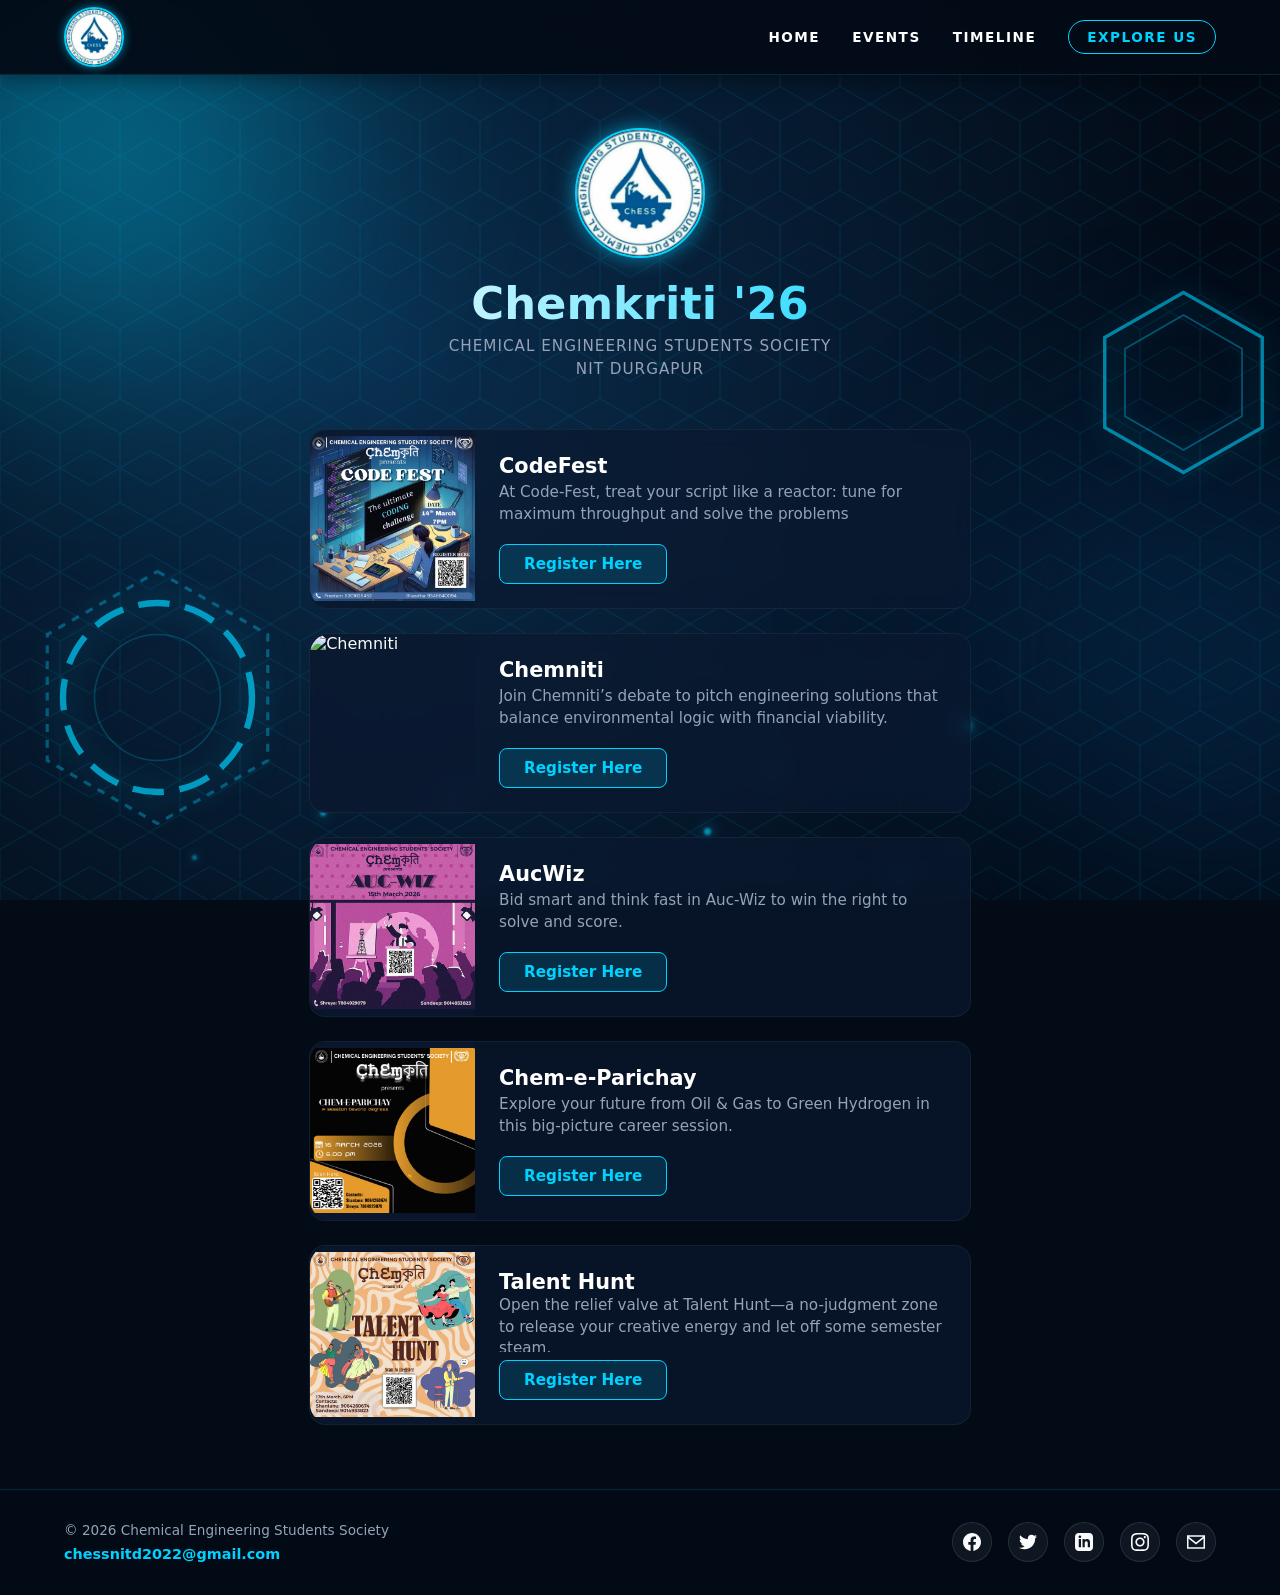
==== chemkriti.html @ f79d3f02 "First draft of ChemKriti site" ====
<!DOCTYPE html>
<html lang="en">
<head>
    <meta charset="UTF-8">
    <meta name="viewport" content="width=device-width, initial-scale=1.0, maximum-scale=1.0, user-scalable=no">
    <meta name="theme-color" content="#030b17"> 
    <title>Chemkriti Events | NIT Durgapur</title>
    <link rel="stylesheet" href="ckstyle.css">
</head>
<body>
    
    <div class="cyber-chem-bg">
        <div class="ambient-glow glow-1"></div><div class="ambient-glow glow-2"></div>
        <div class="hex-grid-overlay"></div>
        
        <svg class="tech-shape tech-ring" viewBox="0 0 200 200"><polygon points="100,20 170,60 170,140 100,180 30,140 30,60" fill="none" stroke="currentColor" stroke-width="2" stroke-dasharray="5 5" opacity="0.5"/><circle cx="100" cy="100" r="60" fill="none" stroke="currentColor" stroke-width="4" stroke-dasharray="20 10"/><circle cx="100" cy="100" r="40" fill="none" stroke="currentColor" stroke-width="1" opacity="0.3"/></svg>
        <svg class="tech-shape tech-hex" viewBox="0 0 200 200"><polygon points="100,20 170,60 170,140 100,180 30,140 30,60" fill="none" stroke="currentColor" stroke-width="3"/><polygon points="100,40 152,70 152,130 100,160 48,130 48,70" fill="none" stroke="currentColor" stroke-width="1.5" opacity="0.6"/></svg>
        <div class="particle p-1"></div><div class="particle p-2"></div><div class="particle p-3"></div>
        <div class="particle p-4"></div><div class="particle p-5"></div><div class="particle p-6"></div>
        <div class="particle p-7"></div><div class="particle p-8"></div>
    </div>

    <nav class="top-nav">
        <div class="nav-logo"><img src="logo.png" alt="Logo"></div>
        <div class="menu-toggle" id="mobile-menu">
            <svg viewBox="0 0 24 24" width="32" height="32" fill="currentColor">
                <path d="M4 6h16M4 12h16M4 18h16" stroke="currentColor" stroke-width="2" stroke-linecap="round"/>
            </svg>
        </div>
        <div class="nav-links" id="nav-links">
            <a href="index.html">HOME</a>
            <a href="chemkriti.html">EVENTS</a>
            <a href="timeline.html">TIMELINE</a>
            <a href="https://yourwebsite.com" target="_blank" class="explore-link">EXPLORE US</a>
        </div>
    </nav>

    <main class="links-main">
        <header class="links-header">
            <div class="profile-slideshow">
                <img src="logo.png" id="dynamic-profile-img" alt="Chemkriti '26">
            </div>
            <h1>Chemkriti '26</h1>
            <p class="subtitle">Chemical Engineering Students Society<br>NIT Durgapur</p>
        </header>

        <div class="links-container">
            <article class="event-card">
                <div class="poster-area"><img src="code fest.png" alt="CodeFest"><div class="poster-overlay">Coming Soon</div></div>
                <div class="card-content">
                    <h2>CodeFest</h2>
                    <p class="event-desc">At Code-Fest, treat your script like a reactor: tune for maximum throughput and solve the problems</p>
                    <a href="https://unstop.com/o/HKt3a7v?utm_medium=Share&utm_source=chessdgp1649&utm_campaign=Online_coding_challenge " class="register-btn" target="_blank">Register Here</a>
                </div>
            </article>

            <article class="event-card">
                <div class="poster-area"><img src="chemnitiposter.png" alt="Chemniti"><div class="poster-overlay">Coming Soon</div></div>
                <div class="card-content">
                    <h2>Chemniti</h2>
                    <p class="event-desc">Join Chemniti’s debate to pitch engineering solutions that balance environmental logic with financial viability.</p>
                    <a href="https://forms.gle/taf123p1KBzBNLDp8" class="register-btn" target="_blank">Register Here</a>
                </div>
            </article>

            <article class="event-card">
                <div class="poster-area"><img src="aucwiz.png" alt="AucWiz"><div class="poster-overlay">Coming Soon</div></div>
                <div class="card-content">
                    <h2>AucWiz</h2>
                    <p class="event-desc">Bid smart and think fast in Auc-Wiz to win the right to solve and score.</p>
                    <a href="https://docs.google.com/forms/d/e/1FAIpQLSeWaK8E3VAmspW-ROGROCl7alS1Op9cEeJKoaPB4dHRDlSQ6A/viewform?usp=publish-editor" class="register-btn" target="_blank">Register Here</a>
                </div>
            </article>
            <article class="event-card">
                <div class="poster-area"><img src="chemeparichay.png" alt="Chem-e-Parichay"><div class="poster-overlay">Coming Soon</div></div>
                <div class="card-content">
                    <h2>Chem-e-Parichay</h2>
                    <p class="event-desc">Explore your future from Oil & Gas to Green Hydrogen in this big-picture career session.</p>
                    <a href="https://docs.google.com/forms/d/e/1FAIpQLSfrJGpwN6eGh6HI57NI94T-wJD-Xz70E6dUrbxMy4OQKHvoxQ/viewform?usp=publish-editor" class="register-btn" target="_blank">Register Here</a>
                </div>
            </article>
            <article class="event-card">
                <div class="poster-area"><img src="talenthunt.png" alt="Talent Hunt"><div class="poster-overlay">Coming Soon</div></div>
                <div class="card-content">
                    <h2>Talent Hunt</h2>
                    <p class="event-desc">Open the relief valve at Talent Hunt—a no-judgment zone to release your creative energy and let off some semester steam.</p>
                    <a href="https://docs.google.com/forms/d/e/1FAIpQLSfomxeuOTr_AzQaa4j7-BDGm_3gxhZbADGPT9fNRM37rEYhoA/viewform?usp=publish-editor" class="register-btn" target="_blank">Register Here</a>
                </div>
            </article>

           
        </div>
    </main>

    <footer class="main-footer">
        <div class="footer-left">
            <p>&copy; 2026 Chemical Engineering Students Society</p>
            <a href="mailto:chessnitd2022@gmail.com" class="footer-email">	chessnitd2022@gmail.com</a>
        </div>
        <div class="footer-socials">
            <a href="https://www.facebook.com/Chessnitd?mibextid=rS40aB7S9Ucbxw6v" target="_blank" class="social-icon" aria-label="Facebook"><svg viewBox="0 0 24 24"><path d="M24 12.073c0-6.627-5.373-12-12-12s-12 5.373-12 12c0 5.99 4.388 10.954 10.125 11.854v-8.385H7.078v-3.47h3.047V9.43c0-3.007 1.792-4.669 4.533-4.669 1.312 0 2.686.235 2.686.235v2.953H15.83c-1.491 0-1.956.925-1.956 1.874v2.25h3.328l-.532 3.47h-2.796v8.385C19.612 23.027 24 18.062 24 12.073z"/></svg></a>
            <a href="https://x.com/ChESS_Nitdgp" target="_blank" class="social-icon" aria-label="Twitter"><svg viewBox="0 0 24 24"><path d="M24 4.557c-.883.392-1.832.656-2.828.775 1.017-.609 1.798-1.574 2.165-2.724-.951.564-2.005.974-3.127 1.195-.897-.957-2.178-1.555-3.594-1.555-3.179 0-5.515 2.966-4.797 6.045-4.091-.205-7.719-2.165-10.148-5.144-1.29 2.213-.669 5.108 1.523 6.574-.806-.026-1.566-.247-2.229-.616-.054 2.281 1.581 4.415 3.949 4.89-.693.188-1.452.232-2.224.084.626 1.956 2.444 3.379 4.6 3.419-2.07 1.623-4.678 2.348-7.29 2.04 2.179 1.397 4.768 2.212 7.548 2.212 9.142 0 14.307-7.721 13.995-14.646.962-.695 1.797-1.562 2.457-2.549z"/></svg></a>
            <a href="https://www.linkedin.com/company/chemical-engineering-students-society-nit-durgapur/" target="_blank" class="social-icon" aria-label="LinkedIn"><svg viewBox="0 0 24 24"><path d="M19 0h-14c-2.761 0-5 2.239-5 5v14c0 2.761 2.239 5 5 5h14c2.762 0 5-2.239 5-5v-14c0-2.761-2.238-5-5-5zm-11 19h-3v-11h3v11zm-1.5-12.268c-.966 0-1.75-.79-1.75-1.764s.784-1.764 1.75-1.764 1.75.79 1.75 1.764-.783 1.764-1.75 1.764zm13.5 12.268h-3v-5.604c0-3.368-4-3.113-4 0v5.604h-3v-11h3v1.765c1.396-2.586 7-2.777 7 2.476v6.759z"/></svg></a>
            <a href="https://www.instagram.com/chess_nit_dgp?igsh=eG1neDJpNjVkZTR1" target="_blank" class="social-icon" aria-label="Instagram"><svg viewBox="0 0 24 24"><path d="M12 2.163c3.204 0 3.584.012 4.85.07 3.252.148 4.771 1.691 4.919 4.919.058 1.265.069 1.645.069 4.849 0 3.205-.012 3.584-.069 4.849-.149 3.225-1.664 4.771-4.919 4.919-1.266.058-1.644.07-4.85.07-3.204 0-3.584-.012-4.849-.07-3.26-.149-4.771-1.699-4.919-4.92-.058-1.265-.07-1.644-.07-4.849 0-3.204.013-3.583.07-4.849.149-3.227 1.664-4.771 4.919-4.919 1.266-.057 1.645-.069 4.849-.069zm0-2.163c-3.259 0-3.667.014-4.947.072-4.358.2-6.78 2.618-6.98 6.98-.059 1.281-.073 1.689-.073 4.948 0 3.259.014 3.668.072 4.948.2 4.358 2.618 6.78 6.98 6.98 1.281.058 1.689.072 4.948.072 3.259 0 3.668-.014 4.948-.072 4.354-.2 6.782-2.618 6.979-6.98.059-1.28.073-1.689.073-4.948 0-3.259-.014-3.667-.072-4.947-.196-4.354-2.617-6.78-6.979-6.98-1.281-.059-1.69-.073-4.949-.073zm0 5.838c-3.403 0-6.162 2.759-6.162 6.162s2.759 6.163 6.162 6.163 6.162-2.759 6.162-6.163c0-3.403-2.759-6.162-6.162-6.162zm0 10.162c-2.209 0-4-1.79-4-4 0-2.209 1.791-4 4-4s4 1.791 4 4c0 2.21-1.791 4-4 4zm6.406-11.845c-.796 0-1.441.645-1.441 1.44s.645 1.44 1.441 1.44c.795 0 1.439-.645 1.439-1.44s-.644-1.44-1.439-1.44z"/></svg></a>
            <a href="mailto:chessnitd2022@gmail.com" target="_blank" class="social-icon" aria-label="Email"><svg viewBox="0 0 24 24"><path d="M0 3v18h24v-18h-24zm21.518 2l-9.518 7.713-9.518-7.713h19.036zm-19.518 14v-11.817l10 8.104 10-8.104v11.817h-20z"/></svg></a>
        </div>
    </footer>

    <script>
        const mobileMenu = document.getElementById('mobile-menu');
        const navLinks = document.getElementById('nav-links');
        mobileMenu.addEventListener('click', () => { navLinks.classList.toggle('active'); });

        const slideshowImages = ["logo.png", "main.png" ];
        let currentImg = 0; const imgElement = document.getElementById('dynamic-profile-img');
        setInterval(() => {
            imgElement.style.opacity = 0; 
            setTimeout(() => { currentImg = (currentImg + 1) % slideshowImages.length; imgElement.src = slideshowImages[currentImg]; imgElement.style.opacity = 1; }, 500); 
        }, 3000); 
    </script>
</body>
</html>
---- ckstyle.css ----
/* ========================================================
   1. VARIABLES & RESET
   ======================================================== */
:root {
    --bg-dark: #030b17; /* Deepest navy cyber-chem theme */
    --nav-bg: rgba(3, 11, 23, 0.95);
    --card-bg: rgba(10, 25, 47, 0.7); 
    --accent: #00d2ff; /* Signature glowing cyan */
    --accent-glow: rgba(0, 210, 255, 0.6);
    --text-main: #f8fafc;
    --text-muted: #94a3b8; 
}

* {
    margin: 0; padding: 0; box-sizing: border-box;
    font-family: 'Segoe UI', system-ui, -apple-system, sans-serif;
    -webkit-tap-highlight-color: transparent; 
}

body {
    background-color: var(--bg-dark); color: var(--text-main);
    min-height: 100vh; overflow-x: hidden; position: relative;
    display: flex; flex-direction: column;
}

/* ========================================================
   2. CYBER-CHEM BACKGROUND (Zero-Lag Optimized)
   ======================================================== */
.cyber-chem-bg {
    position: fixed; inset: 0; z-index: 0; overflow: hidden;
    background: radial-gradient(circle at 30% 40%, #0a2d4d 0%, #030b17 80%);
    pointer-events: none; width: 100vw; height: 100vh;
}


.hex-grid-overlay {
    position: absolute; inset: 0; opacity: 0.08;
    background-image: url("data:image/svg+xml,%3Csvg width='60' height='104' viewBox='0 0 60 104' xmlns='http://www.w3.org/2000/svg'%3E%3Cpath d='M30 0l30 17.32v34.64L30 69.28 0 51.96V17.32zm0 103.92l30-17.32V51.96L30 34.64 0 51.96v34.64z' fill='none' stroke='%2300d2ff' stroke-width='1.5'/%3E%3C/svg%3E");
    animation: slowPan 60s linear infinite;
    will-change: transform;
}

.ambient-glow { position: absolute; border-radius: 50%; filter: blur(120px); opacity: 0.4; animation: floatCinematic 20s infinite alternate ease-in-out; will-change: transform; }
.glow-1 { width: 50vmin; height: 50vmin; background: #00d2ff; top: -10vh; left: -10vw; }
.glow-2 { width: 45vmin; height: 45vmin; background: #074b85; bottom: 5vh; right: -10vw; animation-delay: -5s; }

.tech-shape { position: absolute; color: var(--accent); filter: drop-shadow(0 0 15px var(--accent-glow)); will-change: transform; }
.tech-ring { width: max(250px, 35vmin); height: max(250px, 35vmin); bottom: 5%; left: -10%; opacity: 0.7; animation: rotateSlow 45s linear infinite; }
.tech-hex { width: max(180px, 25vmin); height: max(180px, 25vmin); top: 30%; right: -5%; opacity: 0.6; animation: floatCinematic 15s infinite alternate ease-in-out; }

.particle { position: absolute; border-radius: 50%; background: var(--accent); box-shadow: 0 0 10px var(--accent-glow), 0 0 20px var(--accent); opacity: 0.6; will-change: transform, opacity; }
.p-1 { width: 6px; height: 6px; top: 90%; left: 25%; animation: floatUp 15s infinite linear; filter: blur(1px); }
.p-2 { width: 12px; height: 12px; top: 80%; left: 75%; animation: floatUp 25s infinite linear; filter: blur(2px); opacity: 0.4; }
.p-3 { width: 9px; height: 9px; top: 100%; left: 45%; animation: floatUp 12s infinite linear; }
.p-4 { width: 5px; height: 5px; top: 95%; left: 15%; animation: floatUp 18s infinite linear; filter: blur(1px); opacity: 0.5; }
.p-5 { width: 8px; height: 8px; top: 85%; left: 60%; animation: floatUp 20s infinite linear; filter: blur(1.5px); opacity: 0.55; }
.p-6 { width: 7px; height: 7px; top: 92%; left: 55%; animation: floatUp 22s infinite linear; filter: blur(1px); opacity: 0.65; }
.p-7 { width: 11px; height: 11px; top: 88%; left: 35%; animation: floatUp 16s infinite linear; filter: blur(2px); opacity: 0.45; }
.p-8 { width: 6px; height: 6px; top: 97%; left: 70%; animation: floatUp 28s infinite linear; filter: blur(1.5px); opacity: 0.5; }

@keyframes slowPan { 0% { transform: translate3d(0, 0, 0); } 100% { transform: translate3d(0, -104px, 0); } }
@keyframes floatCinematic { 0% { transform: translate3d(0, 0, 0); } 100% { transform: translate3d(20px, 30px, 0); } }
@keyframes rotateSlow { 0% { transform: translate3d(0, 0, 0) rotate(0deg); } 100% { transform: translate3d(0, 0, 0) rotate(360deg); } }
@keyframes floatUp { 0% { transform: translate3d(0, 0, 0) scale(0.8); opacity: 0; } 20% { opacity: 0.8; } 80% { opacity: 0.8; } 100% { transform: translate3d(0, -100vh, 0) scale(1.2); opacity: 0; } }

/* ========================================================
   3. SHARED NAVBAR & FOOTER
   ======================================================== */
.top-nav {
    position: fixed; top: 0; left: 0; width: 100%; height: 75px;
    background-color: var(--nav-bg); backdrop-filter: blur(15px); -webkit-backdrop-filter: blur(15px);
    display: flex; justify-content: space-between; align-items: center;
    padding: 0 5%; z-index: 1000; box-shadow: 0 4px 20px rgba(0, 0, 0, 0.4);
    border-bottom: 1px solid rgba(0, 210, 255, 0.15); animation: fadeInDown 0.8s ease forwards;
}
.nav-logo { height: 60px; width: 60px; border-radius: 50%; overflow: hidden; border: 2px solid var(--accent); box-shadow: 0 0 10px var(--accent-glow); flex-shrink: 0;}
.nav-logo img { width: 100%; height: 100%; object-fit: cover; }
.nav-links { display: flex; gap: 2rem; align-items: center; }
.nav-links a { color: #ffffff; text-decoration: none; font-weight: 600; font-size: 0.85rem; letter-spacing: 1.5px; text-transform: uppercase; transition: color 0.3s ease, text-shadow 0.3s ease; }
.nav-links a:hover { color: var(--accent); text-shadow: 0 0 10px var(--accent-glow); }
.nav-links a.explore-link { color: var(--accent); border: 1px solid var(--accent); padding: 8px 18px; border-radius: 20px; transition: all 0.3s ease; }
.nav-links a.explore-link:hover { background-color: var(--accent); color: var(--bg-dark); box-shadow: 0 0 15px var(--accent-glow); }
.menu-toggle { display: none; color: var(--accent); cursor: pointer; }

.main-footer {
    width: 100%; margin-top: auto; padding: 2rem 5%;
    display: flex; justify-content: space-between; align-items: center;
    border-top: 1px solid rgba(0, 210, 255, 0.15); flex-wrap: wrap; gap: 1.5rem;
    background-color: var(--nav-bg); backdrop-filter: blur(10px); z-index: 50; position: relative;
}
.footer-left p { color: var(--text-muted); font-size: 0.85rem; margin-bottom: 0.4rem; }
.footer-email { color: var(--accent); text-decoration: none; font-size: 0.9rem; font-weight: 600; transition: text-shadow 0.3s ease; }
.footer-email:hover { text-shadow: 0 0 8px var(--accent-glow); }
.footer-socials { display: flex; gap: 1rem; flex-wrap: wrap; justify-content: center; }
.social-icon { width: 40px; height: 40px; display: flex; align-items: center; justify-content: center; border-radius: 50%; background: rgba(255, 255, 255, 0.05); border: 1px solid rgba(255, 255, 255, 0.1); color: var(--text-main); transition: all 0.3s ease; }
.social-icon svg { width: 18px; height: 18px; fill: currentColor; transition: transform 0.3s ease; }
.social-icon:hover { color: var(--bg-dark); background: var(--accent); border-color: var(--accent); transform: translate3d(0, -3px, 0); box-shadow: 0 5px 15px var(--accent-glow); }

/* ========================================================
   4. HOME PAGE SPECIFIC (`index.html`)
   ======================================================== */
.splash-main { position: relative; z-index: 10; width: 100%; max-width: 600px; margin: auto; padding: 8rem 1.5rem 3rem 1.5rem; display: flex; flex-direction: column; align-items: center; animation: fadeInUp 1s ease forwards; }
.poster-wrapper { position: relative; width: 100%; max-width: 340px; aspect-ratio: 1 / 1; border-radius: 20px; overflow: hidden; border: 1px solid rgba(0, 210, 255, 0.4); box-shadow: 0 20px 50px rgba(0, 0, 0, 0.8), 0 0 30px var(--accent-glow); margin-bottom: 2.5rem; animation: floatUpDown 8s ease-in-out infinite; }
.main-poster { width: 100%; height: 100%; object-fit: cover; }

.slider-container { width: 100%; max-width: 400px; height: 60px; background: var(--card-bg); border: 1px solid rgba(0, 210, 255, 0.3); border-radius: 30px; position: relative; overflow: hidden; box-shadow: inset 0 5px 15px rgba(0,0,0,0.5); touch-action: none; margin-bottom: 2.5rem; backdrop-filter: blur(10px); }
.slider-fluid { position: absolute; top: 0; left: 0; height: 100%; width: 0%; background: linear-gradient(90deg, rgba(0,210,255,0.2), rgba(0,210,255,0.8)); border-radius: 30px 0 0 30px; pointer-events: none; }
.slider-thumb { position: absolute; top: 4px; left: 4px; width: 50px; height: 50px; background: var(--bg-dark); border: 2px solid var(--accent); border-radius: 50%; display: flex; align-items: center; justify-content: center; cursor: grab; box-shadow: 0 0 15px var(--accent-glow); z-index: 2; transition: transform 0.1s; }
.slider-thumb:active { transform: scale(0.95); }
.slider-thumb::after { content: '>>'; color: var(--accent); font-weight: 900; font-size: 1.2rem; letter-spacing: -1px; animation: pulseArrow 1.5s infinite alternate; }
.slider-text { position: absolute; top: 50%; left: 0; width: 100%; text-align: center; padding-left: 50px; padding-right: 15px; transform: translateY(-50%); color: var(--text-main); font-weight: 600; font-size: 0.95rem; text-transform: uppercase; letter-spacing: 2px; pointer-events: none; z-index: 1; white-space: nowrap;}

.welcome-text { text-align: center; margin-bottom: 2rem; }
.welcome-text h1 { font-size: clamp(1.8rem, 6vw, 2.5rem); font-weight: 800; margin-bottom: 0.5rem; background: linear-gradient(to right, #ffffff, var(--accent)); -webkit-background-clip: text; -webkit-text-fill-color: transparent; }
.welcome-text p { color: var(--text-main); font-size: clamp(0.9rem, 4vw, 1rem); line-height: 1.6; max-width: 420px; margin: 0 auto; }
.cheme-highlight { color: var(--accent); font-weight: 600; }
.reactor-fill { position: fixed; bottom: 0; left: 0; width: 100%; height: 0vh; background: var(--accent); z-index: 9999; transition: height 0.8s cubic-bezier(0.25, 1, 0.5, 1); pointer-events: none; }
.reactor-fill.active { height: 100vh; }

/* NEW HOME PAGE ADDITIONS (Countdown & Stats) */
.home-extras { width: 100%; display: flex; flex-direction: column; gap: 1.5rem; align-items: center; }
.countdown { display: flex; gap: 1rem; justify-content: center; }
.cd-box { background: var(--card-bg); backdrop-filter: blur(10px); border: 1px solid rgba(0,210,255,0.3); border-radius: 12px; padding: 10px; width: 75px; text-align: center; box-shadow: 0 5px 15px rgba(0,0,0,0.3); }
.cd-num { font-size: 1.8rem; font-weight: 800; color: var(--accent); display: block; }
.cd-label { font-size: 0.65rem; color: var(--text-muted); text-transform: uppercase; letter-spacing: 1px; }

.stats-row { display: flex; justify-content: center; gap: 1rem; flex-wrap: wrap; margin-top: 0.5rem; }
.stat-badge { background: rgba(0, 210, 255, 0.05); border: 1px solid rgba(0, 210, 255, 0.4); border-radius: 20px; padding: 8px 16px; display: flex; align-items: center; gap: 8px; font-size: 0.85rem; font-weight: 600; color: var(--text-main); box-shadow: 0 0 10px rgba(0,210,255,0.1); }
.stat-badge svg { width: 16px; height: 16px; color: var(--accent); }

/* featured events on home page */
.featured-events { width: 100%; max-width: 700px; margin: 3rem auto 0; text-align: center; }
.featured-events h2 { font-size: clamp(1.5rem, 5vw, 2rem); font-weight: 800; background: linear-gradient(to right, #ffffff, var(--accent)); -webkit-background-clip: text; -webkit-text-fill-color: transparent; margin-bottom: 1.5rem; }
/* featured events on home page */
.featured-events { width: 100%; max-width: 700px; margin: 3rem auto 0; text-align: center; }
.featured-events h2 { font-size: clamp(1.5rem, 5vw, 2rem); font-weight: 800; background: linear-gradient(to right, #ffffff, var(--accent)); -webkit-background-clip: text; -webkit-text-fill-color: transparent; margin-bottom: 1.5rem; }
.feat-grid { display: flex; gap: 1rem; justify-content: center; flex-wrap: wrap; }
.feat-card { background: var(--card-bg); backdrop-filter: blur(12px); border-radius: 14px; border: 1px solid rgba(255,255,255,0.05); width: 180px; overflow: hidden; transition: transform 0.3s ease, box-shadow 0.3s ease; cursor: pointer; }
.feat-card:hover { transform: translateY(-4px); box-shadow: 0 10px 20px rgba(0,0,0,0.5), 0 0 10px var(--accent-glow); }
.poster-area-sm { width: 100%; aspect-ratio: 1/1; background: var(--bg-dark); display: flex; align-items: center; justify-content: center; }
.poster-area-sm img { width: 100%; height: 100%; object-fit: contain; }
.feat-content { padding: 0.8rem; color: #fff; font-weight: 700; }
.primary-btn { display: inline-block; margin-top: 2rem; padding: 12px 28px; background: var(--accent); color: var(--bg-dark); border-radius: 24px; font-weight: 700; text-decoration: none; transition: transform 0.2s ease; }
.primary-btn:hover { transform: translateY(-2px); box-shadow: 0 0 15px var(--accent-glow); }

/* static poster stack (Ravana heads style) */
.poster-carousel {
    position: relative;
    width: 100%;
    max-width: 340px;
    aspect-ratio: 1/1;
    overflow: visible !important; /* Force allow parts to stick out */
    border: none; /* Hide parent container borders */
    box-shadow: none; /* Hide parent container shadow */
    background: transparent; 
}

.poster-carousel .slide {
    position: absolute;
    top: 0; left: 50%;
    width: 100%;           /* Ensure images fill the carousel constraints */
    height: 100%;          /* Ensure images fill the carousel constraints */
    object-fit: cover;     /* Keep the aspect ratio clean */
    border-radius: 20px;   /* Round the corners of the individual posters */
    transform-origin: center center;
    box-shadow: 0 10px 25px rgba(0, 0, 0, 0.8); /* Give each head its own shadow */
    transition: transform 0.4s ease, opacity 0.4s ease;
}

.poster-carousel .slide.pos-1 { left: 50%; transform: translateX(-50%) scale(1); z-index:5; border: 2px solid var(--accent); opacity:1; }
.poster-carousel .slide.pos-2 { left: calc(50% - 75px); transform: translateX(-50%) scale(0.85); z-index:4; border: 2px solid var(--accent); opacity:0.8; }
.poster-carousel .slide.pos-3 { left: calc(50% + 75px); transform: translateX(-50%) scale(0.85); z-index:4; border: 2px solid var(--accent); opacity:0.8; }
.poster-carousel .slide.pos-4 { left: calc(50% - 140px); transform: translateX(-50%) scale(0.7); z-index:3; border: 2px solid var(--accent); opacity:0.6; }
.poster-carousel .slide.pos-5 { left: calc(50% + 140px); transform: translateX(-50%) scale(0.7); z-index:3; border: 2px solid var(--accent); opacity:0.6; }.feat-card:hover { transform: translateY(-4px); box-shadow: 0 10px 20px rgba(0,0,0,0.5), 0 0 10px var(--accent-glow); }
.poster-area-sm { width: 100%; aspect-ratio: 1/1; background: var(--bg-dark); display: flex; align-items: center; justify-content: center; }
.poster-area-sm img { width: 100%; height: 100%; object-fit: contain; }
.feat-content { padding: 0.8rem; color: #fff; font-weight: 700; }
.primary-btn { display: inline-block; margin-top: 2rem; padding: 12px 28px; background: var(--accent); color: var(--bg-dark); border-radius: 24px; font-weight: 700; text-decoration: none; transition: transform 0.2s ease; }
.primary-btn:hover { transform: translateY(-2px); box-shadow: 0 0 15px var(--accent-glow); }


/* ========================================================
   5. EVENTS PAGE SPECIFIC (`chemkriti.html`)
   ======================================================== */
.links-main { position: relative; z-index: 10; width: 100%; max-width: 700px; margin: 0 auto; padding: 8rem 1.2rem 4rem 1.2rem; display: flex; flex-direction: column; align-items: center; flex-grow: 1; }
header.links-header { text-align: center; margin-bottom: 3rem; width: 100%; animation: fadeInDown 1s ease forwards; }
.profile-slideshow { width: 130px; height: 130px; margin: 0 auto 1.2rem auto; border-radius: 50%; border: 2px solid var(--accent); box-shadow: 0 0 20px var(--accent-glow); overflow: hidden; position: relative; background: var(--bg-dark); }
.profile-slideshow img { width: 100%; height: 100%; object-fit: cover; transition: opacity 0.5s ease-in-out; }
.links-header h1 { font-size: clamp(2rem, 8vw, 2.8rem); font-weight: 800; margin-bottom: 0.3rem; background: linear-gradient(to right, #ffffff, var(--accent)); -webkit-background-clip: text; -webkit-text-fill-color: transparent; }
.links-header .subtitle { color: var(--text-muted); font-size: 0.95rem; line-height: 1.5; text-transform: uppercase; letter-spacing: 1px; }

.links-container { width: 100%; display: flex; flex-direction: column; gap: 1.5rem; }

/* REFINED HORIZONTAL EVENT CARDS (Even on Mobile!) */
.event-card { 
    background: var(--card-bg); backdrop-filter: blur(12px); -webkit-backdrop-filter: blur(12px); 
    border-radius: 16px; border: 1px solid rgba(255, 255, 255, 0.05); overflow: hidden; 
    display: flex; flex-direction: row; /* Force Row */
    height: 150px; /* Fixed compact height */
    transition: transform 0.3s ease, border-color 0.3s ease, box-shadow 0.3s ease; 
    opacity: 0; transform: translate3d(0, 30px, 0); animation: fadeInUp 0.8s ease forwards; 
}
.event-card:nth-child(1) { animation-delay: 0.1s; } .event-card:nth-child(2) { animation-delay: 0.2s; } .event-card:nth-child(3) { animation-delay: 0.3s; }
@media (hover: hover) { .event-card:hover { transform: translate3d(0, -5px, 0); border-color: rgba(0, 210, 255, 0.4); box-shadow: 0 10px 25px rgba(0, 0, 0, 0.5), 0 0 15px var(--accent-glow); } }

.poster-area { width: 25%; height: 100%; position: relative; overflow: hidden; background: var(--card-bg); border-radius: 20px 0 0 20px; flex-shrink: 0; }
.poster-area img { width: 100%; height: 100%; object-fit: contain; transition: transform 0.6s ease; }
.event-card:hover .poster-area img { transform: scale(1.05); }
.poster-overlay { position: absolute; inset: 0; background: linear-gradient(to right, rgba(3, 11, 23, 0.2), rgba(3, 11, 23, 0.95)); display: flex; align-items: flex-end; padding: 0.8rem; color: var(--accent); font-weight: 800; font-size: 0.75rem; text-transform: uppercase; letter-spacing: 2px; opacity: 0; transition: opacity 0.3s ease; }
.event-card:hover .poster-overlay { opacity: 1; }

.card-content { width: 75%; padding: 1rem; display: flex; flex-direction: column; justify-content: center; }
.card-content h2 { font-size: clamp(1.1rem, 4vw, 1.3rem); margin-bottom: 0.3rem; color: #fff; font-weight: 700; white-space: nowrap; overflow: hidden; text-overflow: ellipsis; }
.event-desc { color: var(--text-muted); font-size: 0.85rem; margin-bottom: auto; line-height: 1.4; display: -webkit-box; -webkit-line-clamp: 2; -webkit-box-orient: vertical; overflow: hidden; }
.register-btn { display: block; width: max-content; padding: 8px 20px; text-align: center; background: rgba(0, 210, 255, 0.15); color: var(--accent); border: 1px solid var(--accent); border-radius: 8px; text-decoration: none; font-weight: 700; font-size: 0.85rem; transition: all 0.2s ease; margin-top: 0.5rem; }
.register-btn:active { transform: scale(0.96); background: var(--accent); color: var(--bg-dark); }
@media (hover: hover) { .register-btn:hover { background: var(--accent); color: var(--bg-dark); box-shadow: 0 0 15px var(--accent-glow); } }

@media (min-width: 640px) {
    .event-card { height: 180px; }
    .card-content { padding: 1.5rem; }
    .event-desc { font-size: 0.95rem; -webkit-line-clamp: 3; }
    .register-btn { padding: 10px 24px; font-size: 0.95rem; }
}

/* ========================================================
   6. TIMELINE PAGE SPECIFIC (`timeline.html`) 
   ======================================================== */
.timeline-main { position: relative; z-index: 10; width: 100%; max-width: 800px; margin: 0 auto; padding: 8rem 1.2rem 4rem 1.2rem; display: flex; flex-direction: column; align-items: center; flex-grow: 1; }
.timeline-header { text-align: center; margin-bottom: 3rem; animation: fadeInDown 1s ease forwards; }
.timeline-header h1 { font-size: clamp(2rem, 6vw, 2.8rem); font-weight: 800; background: linear-gradient(to right, #ffffff, var(--accent)); -webkit-background-clip: text; -webkit-text-fill-color: transparent; }
.timeline-header .subtitle { color: var(--text-muted); font-size: 1rem; text-transform: uppercase; letter-spacing: 2px; margin-top: 0.5rem; }

.winding-container { position: relative; width: 100%; max-width: 650px; margin: 0 auto; }
.winding-container::before { content: ''; position: absolute; top: -50px; left: 50%; width: 4px; height: 50px; background: linear-gradient(to top, var(--accent), transparent); transform: translateX(-50%); }
.winding-container::after { content: ''; position: absolute; bottom: -50px; left: 50%; width: 4px; height: 50px; background: linear-gradient(to bottom, var(--accent), transparent); transform: translateX(-50%); }

.timeline-row { position: relative; width: 100%; min-height: 200px; padding: 2rem 0; margin: 0; }

.curve-bg { position: absolute; top: 0; left: 0; width: 100%; height: 100%; z-index: 1; pointer-events: none; overflow: visible; }
.curve-bg path { fill: none; stroke: var(--accent); stroke-width: 4px; vector-effect: non-scaling-stroke; filter: drop-shadow(0 0 8px var(--accent-glow)); stroke-dasharray: 12 12; animation: flowDash 1s linear infinite; }

.t-node { position: absolute; top: 50%; width: 24px; height: 24px; background: var(--bg-dark); border: 4px solid var(--accent); border-radius: 50%; transform: translate3d(-50%, -50%, 0); z-index: 3; box-shadow: 0 0 15px var(--accent-glow); transition: transform 0.3s ease, background 0.3s ease; }
.t-connector { position: absolute; top: 50%; height: 4px; background: var(--accent); z-index: 2; transform: translate3d(0, -50%, 0); box-shadow: 0 0 8px var(--accent-glow); }

.t-card {
    position: absolute; top: 50%; width: 45%; 
    background: var(--card-bg); backdrop-filter: blur(12px); -webkit-backdrop-filter: blur(12px); 
    border: 1px solid rgba(0, 210, 255, 0.2); border-radius: 16px; padding: 1.5rem; 
    box-shadow: 0 10px 25px rgba(0, 0, 0, 0.5); transition: transform 0.3s ease, border-color 0.3s ease; 
    opacity: 0; z-index: 4; text-align: center; /* CENTER ALIGNED */
    animation: fadeInUpTimeline 0.8s ease forwards;
}

/* PC TIMELINE ALIGNMENT */
.row-left .t-node { left: 10%; }
.row-left .t-connector { left: 10%; width: 35%; right: auto; }
.row-left .t-card { left: 45%; right: auto; } 

.row-right .t-node { left: 90%; }
.row-right .t-connector { right: 10%; width: 35%; left: auto; }
.row-right .t-card { right: 45%; left: auto; } 

.timeline-row:nth-child(1) .t-card { animation-delay: 0.1s; } .timeline-row:nth-child(2) .t-card { animation-delay: 0.2s; } .timeline-row:nth-child(3) .t-card { animation-delay: 0.3s; } .timeline-row:nth-child(4) .t-card { animation-delay: 0.4s; } .timeline-row:nth-child(5) .t-card { animation-delay: 0.5s; } .timeline-row:nth-child(6) .t-card { animation-delay: 0.6s; }

.t-date { display: block; color: var(--accent); font-size: 0.85rem; font-weight: 700; text-transform: uppercase; letter-spacing: 1px; margin-bottom: 0.5rem; }
.t-card h3 { color: var(--text-main); font-size: 1.4rem; font-weight: 800; margin: 0; }

@keyframes fadeInUpTimeline { from { opacity: 0; transform: translate3d(0, calc(-50% + 30px), 0); } to { opacity: 1; transform: translate3d(0, -50%, 0); } }

@media (hover: hover) { 
    .timeline-row:hover .t-card { border-color: var(--accent); box-shadow: 0 15px 30px rgba(0, 0, 0, 0.6), 0 0 20px var(--accent-glow); transform: translate3d(0, calc(-50% - 5px), 0); } 
    .timeline-row:hover .t-node { transform: translate3d(-50%, -50%, 0) scale(1.3); background: var(--accent); } 
}

/* ========================================================
   7. GLOBAL ANIMATIONS & HEAVY MOBILE RESPONSIVENESS
   ======================================================== */
@keyframes flowDash { from { stroke-dashoffset: 24; } to { stroke-dashoffset: 0; } }
@keyframes fadeInUp { from { opacity: 0; transform: translate3d(0, 30px, 0); } to { opacity: 1; transform: translate3d(0, 0, 0); } }
@keyframes fadeInDown { from { opacity: 0; transform: translate3d(0, -20px, 0); } to { opacity: 1; transform: translate3d(0, 0, 0); } }
@keyframes floatUpDown { 0%, 100% { transform: translate3d(0, 0, 0); } 50% { transform: translate3d(0, -15px, 0); } }
@keyframes pulseArrow { from { opacity: 0.3; transform: translate3d(-2px, 0, 0); } to { opacity: 1; transform: translate3d(2px, 0, 0); } }

@media (max-width: 768px) {
    /* Navbar Hamburger at the Top */
    .top-nav { padding: 0 1.2rem; }
    .menu-toggle { display: block; z-index: 1001; }
    .nav-links {
        position: absolute; top: 75px; left: 0; width: 100%;
        background-color: rgba(3, 11, 23, 0.98); backdrop-filter: blur(15px);
        flex-direction: column; gap: 0; border-bottom: 1px solid rgba(0, 210, 255, 0.2);
        box-shadow: 0 10px 25px rgba(0,0,0,0.5);
        clip-path: polygon(0 0, 100% 0, 100% 0, 0 0); transition: clip-path 0.4s ease-in-out;
    }
    .nav-links.active { clip-path: polygon(0 0, 100% 0, 100% 100%, 0 100%); }
    .nav-links a { padding: 1.2rem; width: 100%; text-align: center; font-size: 0.95rem; border-bottom: 1px solid rgba(255, 255, 255, 0.05); }
    .nav-links a.explore-link { width: auto; margin: 1.5rem auto; border: 1px solid var(--accent); border-radius: 8px; }

    .main-footer { flex-direction: column; text-align: center; justify-content: center; }
    .footer-socials { gap: 0.8rem; }

    /* SAFE PADDING FOR MAIN CONTENT */
    .splash-main, .links-main, .timeline-main { padding-top: 6.5rem; padding-bottom: 3rem; }
    .poster-wrapper { width: 85%; max-width: 300px; margin-bottom: 1.5rem; }

    /* PROPER MOBILE SLIDER FIX */
    .slider-container { width: 90%; max-width: 320px; height: 58px; margin-bottom: 1.5rem; }
    .slider-thumb { width: 48px; height: 48px; top: 4px; left: 4px; }
    .slider-text { font-size: 0.75rem; letter-spacing: 1px; padding-left: 45px; padding-right: 10px; }

    /* HOME EXTRAS Fix */
    .cd-box { width: 65px; padding: 8px; }
    .cd-num { font-size: 1.4rem; }
    .stat-badge { font-size: 0.75rem; padding: 6px 12px; }

    /* featured events mobile adjustments */
    .featured-events { margin: 2rem auto 0; }
    .feat-grid { flex-direction: column; align-items: center; }
    .feat-card { width: 85%; max-width: 300px; }
    .primary-btn { margin-top: 1.5rem; }
    /* hide highlights completely on phones */
    .featured-events { display: none; }

    /* PERFECT MOBILE SERPENTINE TIMELINE */
    .winding-container { max-width: 100%; overflow-x: hidden; }
    .timeline-row { min-height: 150px; padding: 1rem 0; }
    
    .t-card { width: 50%; padding: 1rem 0.5rem; border-radius: 12px; text-align: center; }
    .t-card h3 { font-size: 1.1rem; }
    .t-date { font-size: 0.7rem; margin-bottom: 0.3rem;}
    
    .t-node { width: 16px; height: 16px; border-width: 3px; }
    .t-connector { height: 2px; }

    /* Grid perfectly adds up to 100% width to prevent overflow/squishing */
    .row-left .t-node { left: 5%; }
    .row-left .t-connector { left: 5%; width: 40%; }
    .row-left .t-card { left: 45%; margin-right: 5%; }

    .row-right .t-node { left: 95%; }
    .row-right .t-connector { right: 5%; width: 40%; left: auto; }
    .row-right .t-card { right: 45%; margin-left: 5%; left: auto; }
    
    .curve-bg path { stroke-width: 2px; }
}
/* THE TRUE REFLECTING GLOSSY EFFECT */
.glossy-effect {
    /* Deep glass base */
    background: linear-gradient(135deg, rgba(255, 255, 255, 0.1) 0%, rgba(255, 255, 255, 0.02) 100%);
    backdrop-filter: blur(16px);
    -webkit-backdrop-filter: blur(16px);
    
    /* The Reflecting Highlight on the edges */
    border-top: 1.5px solid rgba(255, 255, 255, 0.45);
    border-left: 1.5px solid rgba(255, 255, 255, 0.2);
    border-right: 1px solid rgba(0, 210, 255, 0.2);
    border-bottom: 1px solid rgba(0, 210, 255, 0.2);
    
    /* 3D Shadows & Inner Glass Glare */
    box-shadow: 
        0 15px 35px rgba(0, 0, 0, 0.5), 
        inset 0 15px 15px rgba(255, 255, 255, 0.15), /* Top inner reflection */
        inset 0 -15px 25px rgba(0, 210, 255, 0.1);  /* Bottom cyan glow */
        
    position: relative;
    overflow: hidden;
}

/* The moving glass reflection sweep */
.glossy-effect::after {
    content: '';
    position: absolute;
    top: 0; left: -150%;
    width: 50%; height: 100%;
    background: linear-gradient(to right, rgba(255,255,255,0) 0%, rgba(255,255,255,0.15) 50%, rgba(255,255,255,0) 100%);
    transform: skewX(-25deg);
    animation: glassShine 6s infinite;
    pointer-events: none;
}

@keyframes glassShine {
    0% { left: -150%; }
    20% { left: 200%; }
    100% { left: 200%; }
}
/* Laptop adjustments */
@media (min-width: 769px) {
    .tech-ring {
        left: 0%;
    }
    
    /* bring right-side hex closer (75% of the previous offset) */
    .tech-hex {
        right: -1.25%;
    }
}/* ========================================================
   AMBIENT BACKGROUND REFLECTION SWEEP
   ======================================================== */
.cyber-chem-bg::after {
    content: '';
    position: absolute;
    top: 0; left: -150%;
    width: 60%; height: 100%;
    /* Very subtle white/cyan gradient for the light beam */
    background: linear-gradient(to right, rgba(255,255,255,0) 0%, rgba(0,210,255,0.04) 50%, rgba(255,255,255,0) 100%);
    transform: skewX(-25deg);
    animation: bgGlassShine 10s infinite;
    pointer-events: none; /* Ensures it doesn't block you from clicking anything */
    z-index: 2;
}

@keyframes bgGlassShine {
    0% { left: -150%; }
    25% { left: 200%; }  /* Sweeps across the screen */
    100% { left: 200%; } /* Pauses before sweeping again */
}
/* ========================================================
   LAPTOP / DESKTOP SPECIFIC OVERRIDES
   ======================================================== */
@media (min-width: 1024px) {
    .splash-main {
        max-width: 900px; /* Widens the entire central column */
    }
    
    .welcome-text p {
        max-width: 800px; /* Elongates the paragraph text */
        font-size: 1.1rem; /* Bumps up legibility for larger screens */
    }

  
   
    /* Spread the Ravana heads out a bit wider on laptops */
    .poster-carousel .slide.pos-2 { left: calc(50% - 240px); }
    .poster-carousel .slide.pos-3 { left: calc(50% + 240px); }
    .poster-carousel .slide.pos-4 { left: calc(50% - 480px); }
    .poster-carousel .slide.pos-5 { left: calc(50% + 480px); }
}
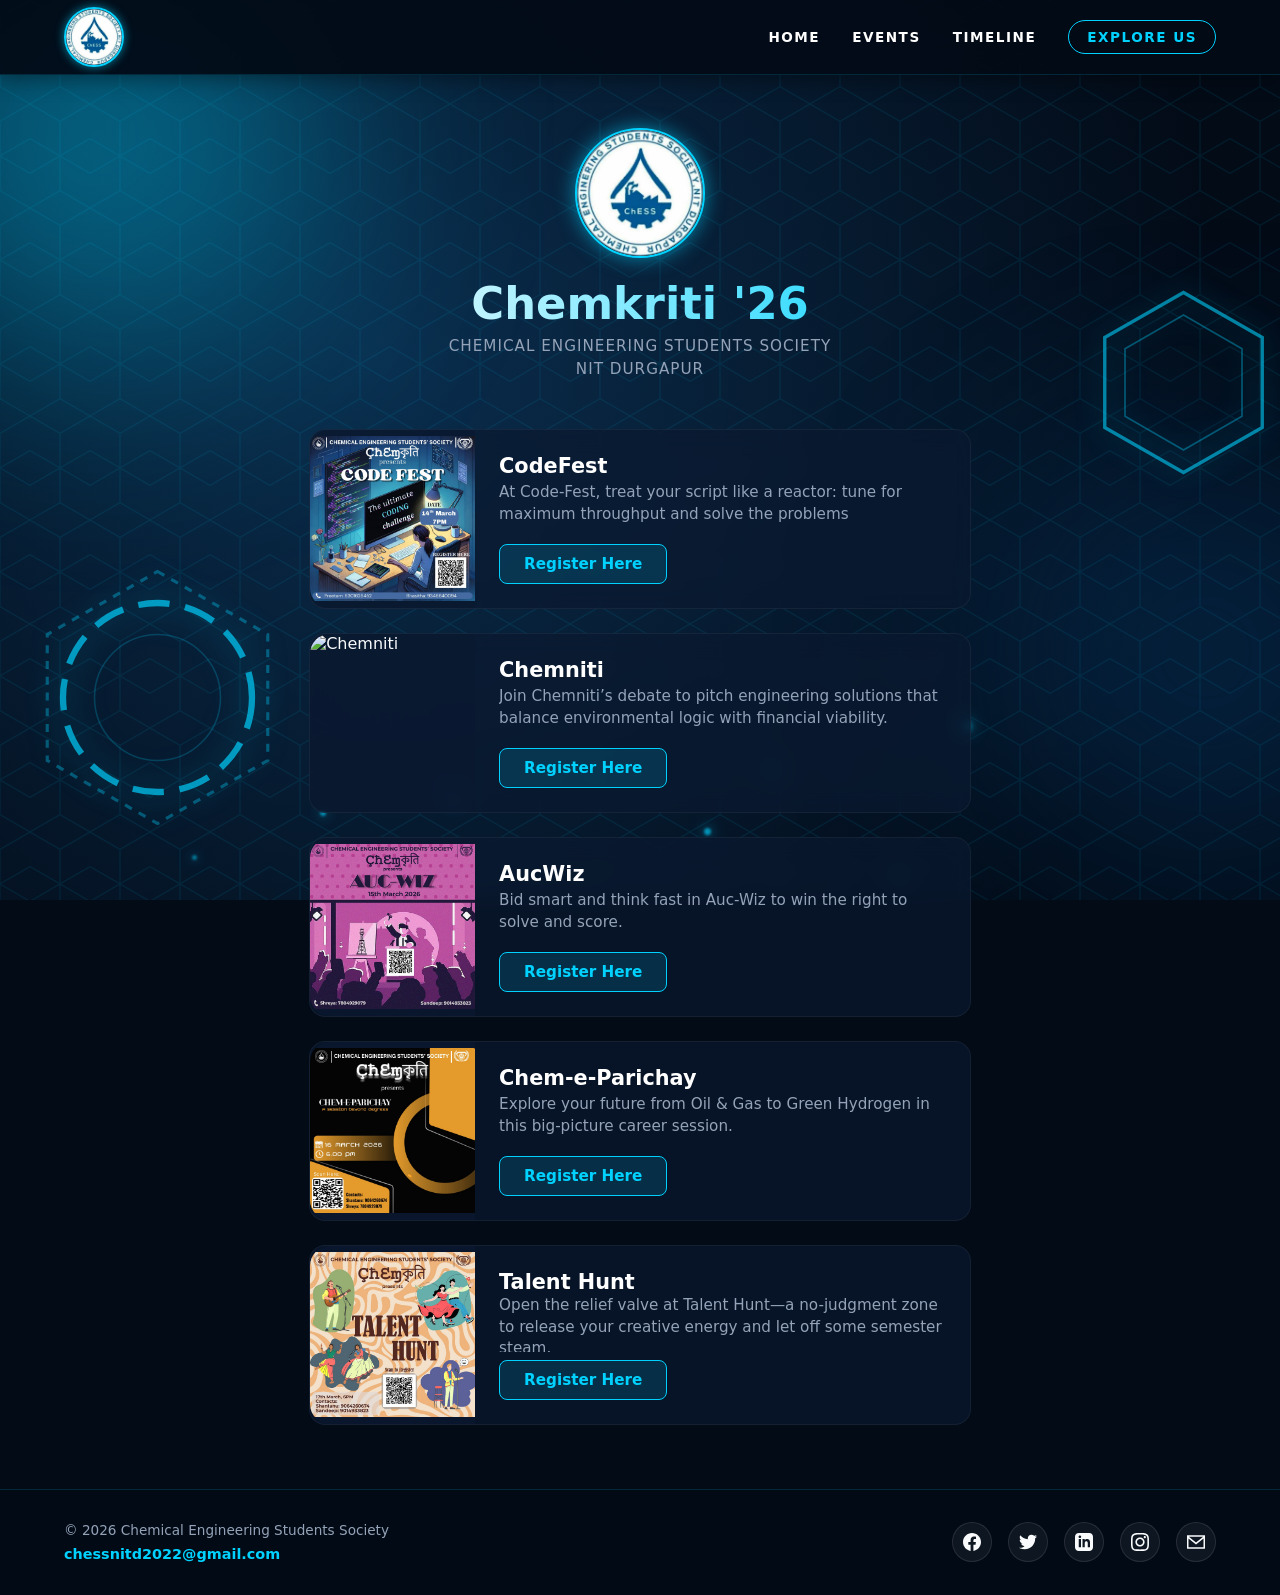
==== commit c67ec7ed: "Updated text in index and chemkriti files" ====
--- a/chemkriti.html
+++ b/chemkriti.html
@@ -59,7 +59,7 @@
                 <div class="card-content">
                     <h2>Chemniti</h2>
                     <p class="event-desc">Join Chemniti’s debate to pitch engineering solutions that balance environmental logic with financial viability.</p>
-                    <a href="https://forms.gle/taf123p1KBzBNLDp8" class="register-btn" target="_blank">Register Here</a>
+                    <a href="https://unstop.com/p/chemniti-2026-nit-durgapur-1655500" class="register-btn" target="_blank">Register Here</a>
                 </div>
             </article>
 
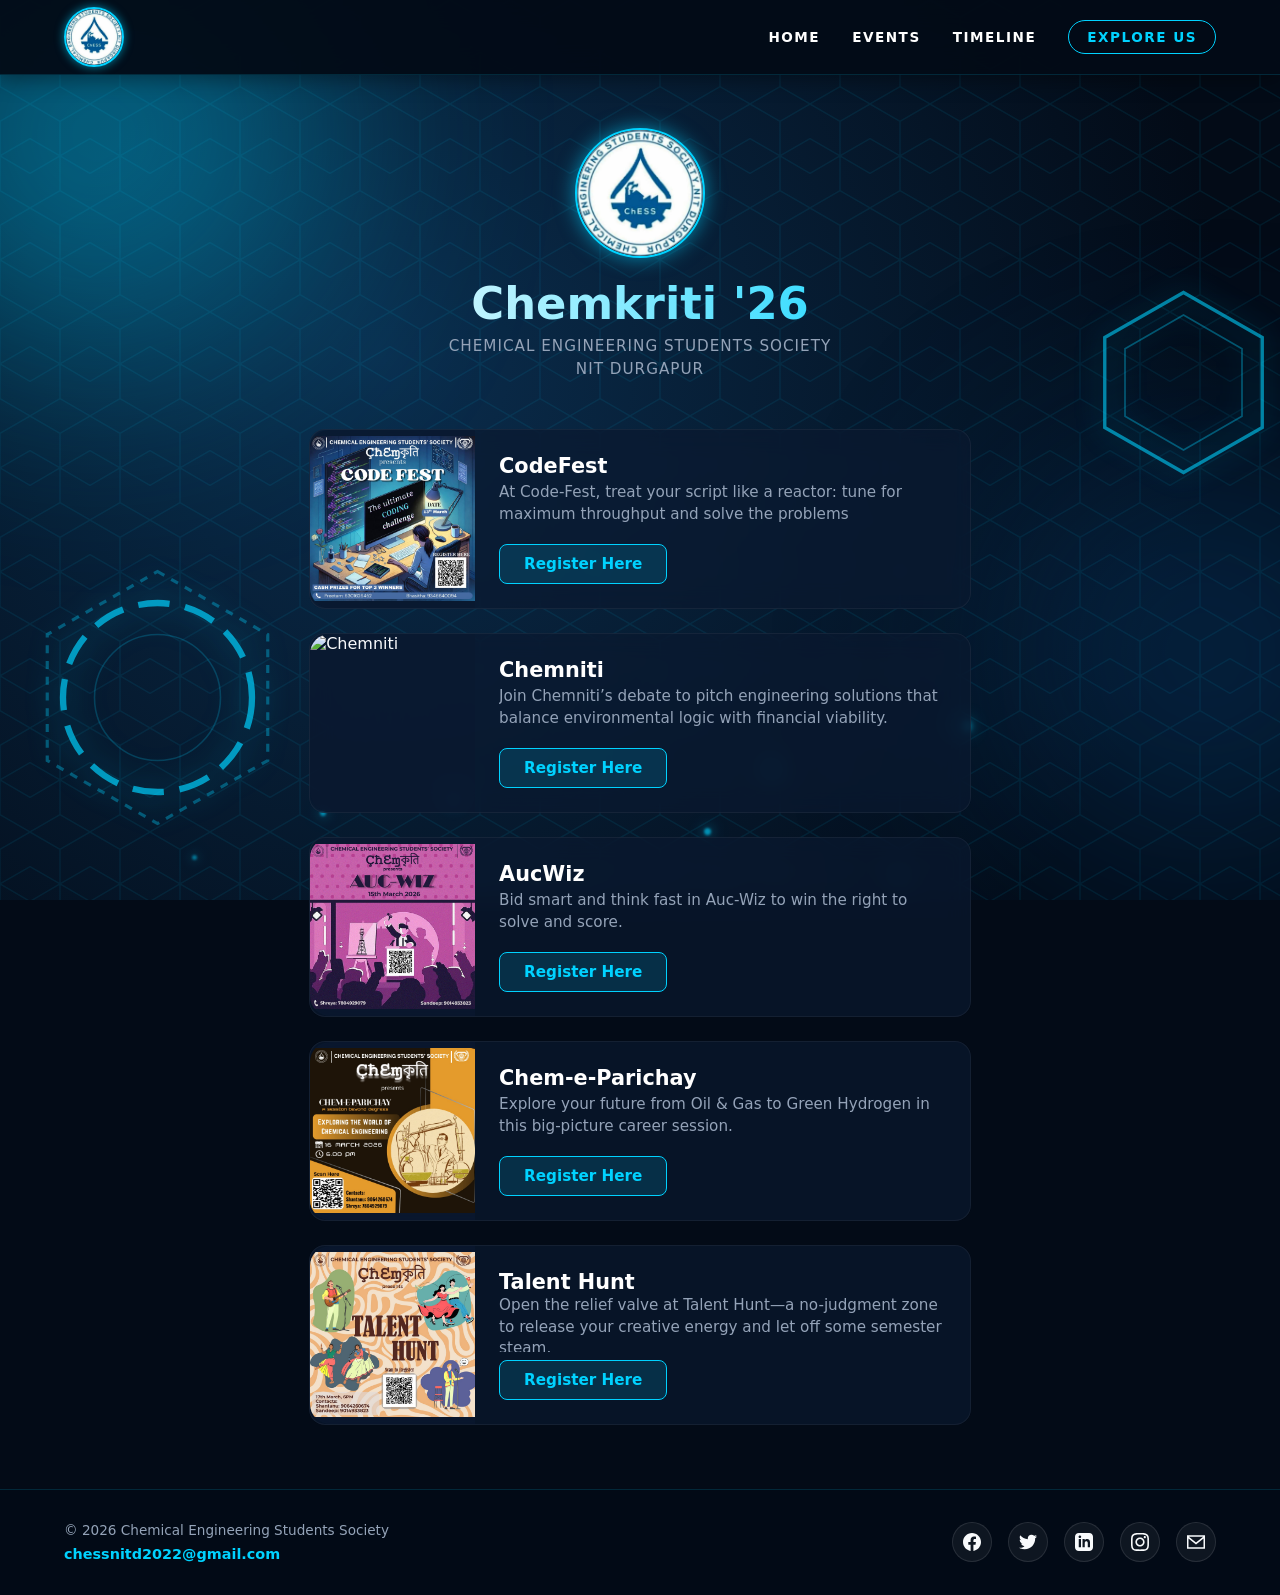
==== commit 45ff2f17: "final" ====
--- a/chemkriti.html
+++ b/chemkriti.html
@@ -46,7 +46,7 @@
 
         <div class="links-container">
             <article class="event-card">
-                <div class="poster-area"><img src="code fest.png" alt="CodeFest"><div class="poster-overlay">Coming Soon</div></div>
+                <div class="poster-area"><img src="code fest.png" alt="CodeFest"><div class="poster-overlay">Live</div></div>
                 <div class="card-content">
                     <h2>CodeFest</h2>
                     <p class="event-desc">At Code-Fest, treat your script like a reactor: tune for maximum throughput and solve the problems</p>
@@ -55,7 +55,7 @@
             </article>
 
             <article class="event-card">
-                <div class="poster-area"><img src="chemnitiposter.png" alt="Chemniti"><div class="poster-overlay">Coming Soon</div></div>
+                <div class="poster-area"><img src="chemnitiposter.png" alt="Chemniti"><div class="poster-overlay">Live</div></div>
                 <div class="card-content">
                     <h2>Chemniti</h2>
                     <p class="event-desc">Join Chemniti’s debate to pitch engineering solutions that balance environmental logic with financial viability.</p>
@@ -64,7 +64,7 @@
             </article>
 
             <article class="event-card">
-                <div class="poster-area"><img src="aucwiz.png" alt="AucWiz"><div class="poster-overlay">Coming Soon</div></div>
+                <div class="poster-area"><img src="aucwiz.png" alt="AucWiz"><div class="poster-overlay">Live</div></div>
                 <div class="card-content">
                     <h2>AucWiz</h2>
                     <p class="event-desc">Bid smart and think fast in Auc-Wiz to win the right to solve and score.</p>
@@ -72,7 +72,7 @@
                 </div>
             </article>
             <article class="event-card">
-                <div class="poster-area"><img src="chemeparichay.png" alt="Chem-e-Parichay"><div class="poster-overlay">Coming Soon</div></div>
+                <div class="poster-area"><img src="chemeparichay.png" alt="Chem-e-Parichay"><div class="poster-overlay">Live</div></div>
                 <div class="card-content">
                     <h2>Chem-e-Parichay</h2>
                     <p class="event-desc">Explore your future from Oil & Gas to Green Hydrogen in this big-picture career session.</p>
@@ -80,7 +80,7 @@
                 </div>
             </article>
             <article class="event-card">
-                <div class="poster-area"><img src="talenthunt.png" alt="Talent Hunt"><div class="poster-overlay">Coming Soon</div></div>
+                <div class="poster-area"><img src="talenthunt.png" alt="Talent Hunt"><div class="poster-overlay">Live</div></div>
                 <div class="card-content">
                     <h2>Talent Hunt</h2>
                     <p class="event-desc">Open the relief valve at Talent Hunt—a no-judgment zone to release your creative energy and let off some semester steam.</p>
